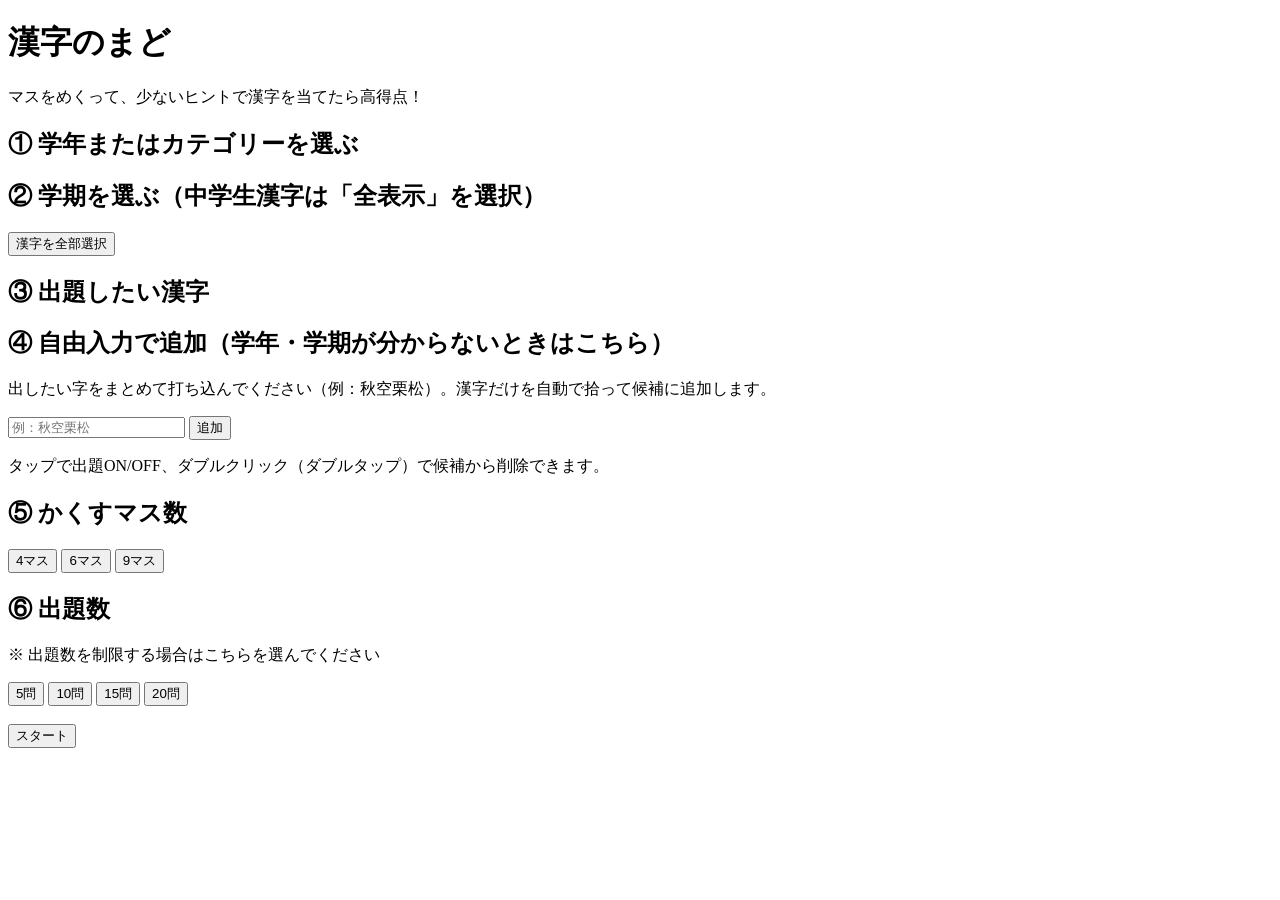
==== index.html @ 421a15da "Add files via upload" ====
<!DOCTYPE html>
<html lang="ja">
<head>
  <meta charset="UTF-8">
  <title>漢字のまど</title>
  <link rel="stylesheet" href="css/style.css">
</head>
<body>
  <div class="container">
    <h1>漢字のまど</h1>
    <p>マスをめくって、少ないヒントで漢字を当てたら高得点！</p>

    <h2>① 学年またはカテゴリーを選ぶ</h2>
    <div id="gradeButtons" class="button-group"></div>

    <h2>② 学期を選ぶ（中学生漢字は「全表示」を選択）</h2>
    <div id="termButtons" class="button-group"></div>

    <button id="selectAllKanjiBtn">漢字を全部選択</button>

    <h2>③ 出題したい漢字</h2>
    <div id="kanjiList" class="kanji-list"></div>

    <h2>④ 自由入力で追加（学年・学期が分からないときはこちら）</h2>
    <p class="free-input-note">出したい字をまとめて打ち込んでください（例：秋空栗松）。漢字だけを自動で拾って候補に追加します。</p>
    <div class="free-input-area">
      <input type="text" id="freeInputField" placeholder="例：秋空栗松">
      <button id="addFreeBtn">追加</button>
    </div>
    <p class="free-input-hint">タップで出題ON/OFF、ダブルクリック（ダブルタップ）で候補から削除できます。</p>
    <div id="freeKanjiList" class="kanji-list"></div>

    <h2>⑤ かくすマス数</h2>
    <div class="button-group">
      <button class="gridBtn" data-grid="4">4マス</button>
      <button class="gridBtn" data-grid="6">6マス</button>
      <button class="gridBtn" data-grid="9">9マス</button>
    </div>

    <h2>⑥ 出題数</h2>
    <p>※ 出題数を制限する場合はこちらを選んでください</p>
    <div class="button-group">
      <button class="countBtn" data-count="5">5問</button>
      <button class="countBtn" data-count="10">10問</button>
      <button class="countBtn" data-count="15">15問</button>
      <button class="countBtn" data-count="20">20問</button>
    </div>

    <br>
    <button id="startBtn">スタート</button>
  </div>

  <script src="js/kanjiData.js"></script>
  <script src="js/home.js"></script>
</body>
</html>
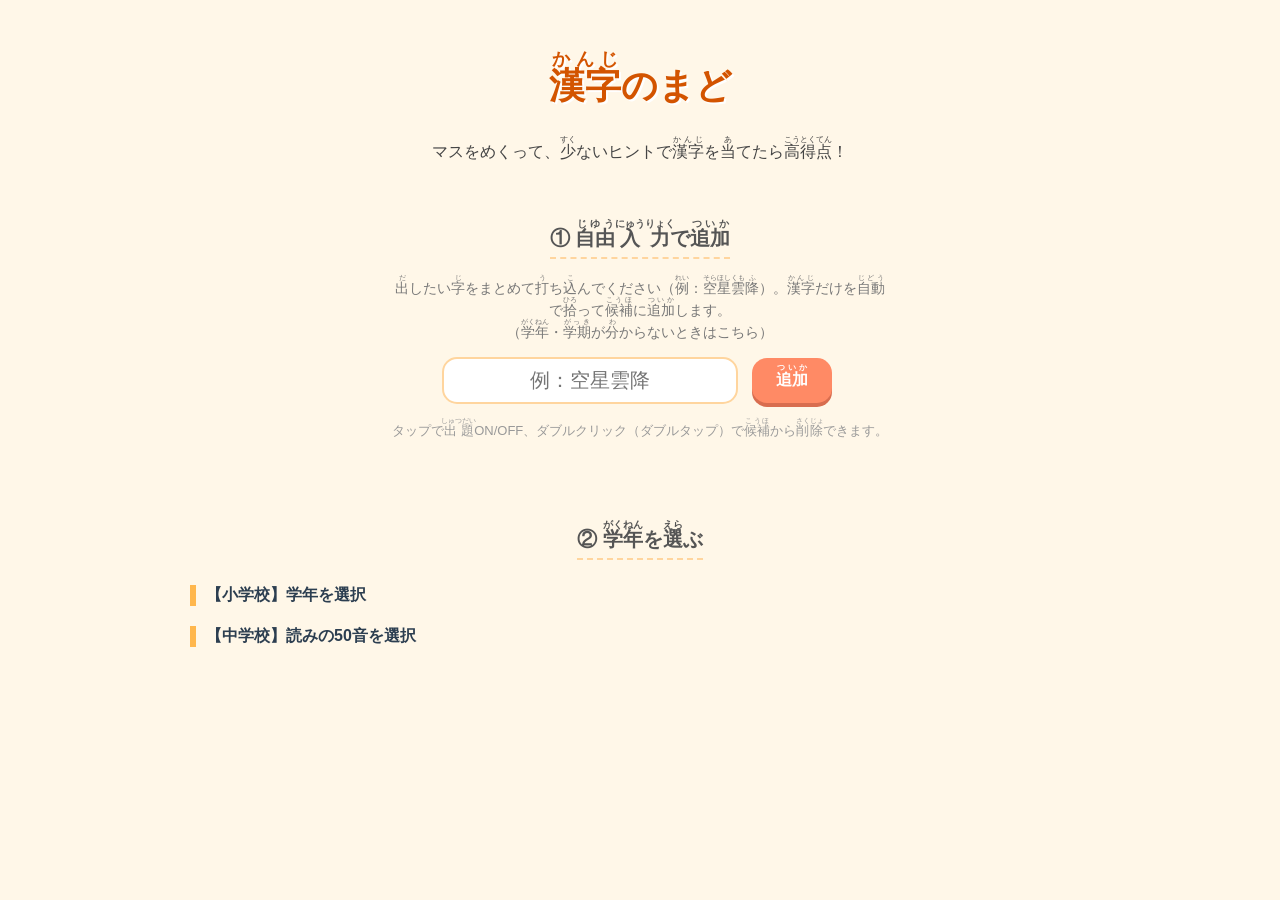
==== commit bcf48dc5: "Add files via upload" ====
--- a/index.html
+++ b/index.html
@@ -2,55 +2,85 @@
 <html lang="ja">
 <head>
   <meta charset="UTF-8">
+  <meta name="viewport" content="width=device-width, initial-scale=1">
   <title>漢字のまど</title>
   <link rel="stylesheet" href="css/style.css">
 </head>
 <body>
   <div class="container">
-    <h1>漢字のまど</h1>
-    <p>マスをめくって、少ないヒントで漢字を当てたら高得点！</p>
+    <h1><ruby>漢字<rt>かんじ</rt></ruby>のまど</h1>
+    <p>マスをめくって、<ruby>少<rt>すく</rt></ruby>ないヒントで<ruby>漢字<rt>かんじ</rt></ruby>を<ruby>当<rt>あ</rt></ruby>てたら<ruby>高得点<rt>こうとくてん</rt></ruby>！</p>
 
-    <h2>① 学年またはカテゴリーを選ぶ</h2>
-    <div id="gradeButtons" class="button-group"></div>
+    <!-- ① 自由入力（最初から表示） -->
+    <section class="step" id="stepFree">
+      <h2>① <ruby>自由<rt>じゆう</rt></ruby><ruby>入力<rt>にゅうりょく</rt></ruby>で<ruby>追加<rt>ついか</rt></ruby></h2>
+      <p class="free-input-note">
+        <ruby>出<rt>だ</rt></ruby>したい<ruby>字<rt>じ</rt></ruby>をまとめて<ruby>打<rt>う</rt></ruby>ち<ruby>込<rt>こ</rt></ruby>んでください（<ruby>例<rt>れい</rt></ruby>：<ruby>空<rt>そら</rt></ruby><ruby>星<rt>ほし</rt></ruby><ruby>雲<rt>くも</rt></ruby><ruby>降<rt>ふ</rt></ruby>）。<ruby>漢字<rt>かんじ</rt></ruby>だけを<ruby>自動<rt>じどう</rt></ruby>で<ruby>拾<rt>ひろ</rt></ruby>って<ruby>候補<rt>こうほ</rt></ruby>に<ruby>追加<rt>ついか</rt></ruby>します。<br>
+        （<ruby>学年<rt>がくねん</rt></ruby>・<ruby>学期<rt>がっき</rt></ruby>が<ruby>分<rt>わ</rt></ruby>からないときはこちら）
+      </p>
+      <div class="free-input-area">
+        <input type="text" id="freeInputField" placeholder="例：空星雲降">
+        <button id="addFreeBtn"><ruby>追加<rt>ついか</rt></ruby></button>
+      </div>
+      <p class="home-message" id="freeMessage" hidden></p>
+      <p class="free-input-hint">タップで<ruby>出題<rt>しゅつだい</rt></ruby>ON/OFF、ダブルクリック（ダブルタップ）で<ruby>候補<rt>こうほ</rt></ruby>から<ruby>削除<rt>さくじょ</rt></ruby>できます。</p>
+      <div id="freeKanjiList" class="kanji-list"></div>
+    </section>
 
-    <h2>② 学期を選ぶ（中学生漢字は「全表示」を選択）</h2>
-    <div id="termButtons" class="button-group"></div>
+    <!-- ② 学年を選ぶ（最初から表示） -->
+    <section class="step" id="stepGrade">
+      <h2>② <ruby>学年<rt>がくねん</rt></ruby>を<ruby>選<rt>えら</rt></ruby>ぶ</h2>
+      <div id="gradeButtons" class="button-group"></div>
+    </section>
 
-    <button id="selectAllKanjiBtn">漢字を全部選択</button>
+    <!-- ③ 学期を選ぶ（1〜6年を選んだら表示） -->
+    <section class="step" id="stepTerm" hidden>
+      <h2>③ <ruby>学期<rt>がっき</rt></ruby>を<ruby>選<rt>えら</rt></ruby>ぶ</h2>
+      <div id="termButtons" class="button-group"></div>
+    </section>
 
-    <h2>③ 出題したい漢字</h2>
-    <div id="kanjiList" class="kanji-list"></div>
+    <!-- ③ 読み方を選ぶ（中学生を選んだら表示） -->
+    <section class="step" id="stepJunior" hidden>
+      <h2>③ <ruby>読<rt>よ</rt></ruby>み<ruby>方<rt>かた</rt></ruby>を<ruby>選<rt>えら</rt></ruby>ぶ</h2>
+      <div id="juniorButtons" class="button-group"></div>
+    </section>
 
-    <h2>④ 自由入力で追加（学年・学期が分からないときはこちら）</h2>
-    <p class="free-input-note">出したい字をまとめて打ち込んでください（例：秋空栗松）。漢字だけを自動で拾って候補に追加します。</p>
-    <div class="free-input-area">
-      <input type="text" id="freeInputField" placeholder="例：秋空栗松">
-      <button id="addFreeBtn">追加</button>
-    </div>
-    <p class="free-input-hint">タップで出題ON/OFF、ダブルクリック（ダブルタップ）で候補から削除できます。</p>
-    <div id="freeKanjiList" class="kanji-list"></div>
+    <!-- ④ 出題したい漢字（学期・読み方を選んだら表示） -->
+    <section class="step" id="stepKanji" hidden>
+      <h2>④ <ruby>出題<rt>しゅつだい</rt></ruby>したい<ruby>漢字<rt>かんじ</rt></ruby></h2>
+      <div>
+        <button id="selectAllKanjiBtn"><ruby>漢字<rt>かんじ</rt></ruby>を<ruby>全部<rt>ぜんぶ</rt></ruby><ruby>選択<rt>せんたく</rt></ruby></button>
+      </div>
+      <div id="kanjiList" class="kanji-list"></div>
+    </section>
 
-    <h2>⑤ かくすマス数</h2>
-    <div class="button-group">
-      <button class="gridBtn" data-grid="4">4マス</button>
-      <button class="gridBtn" data-grid="6">6マス</button>
-      <button class="gridBtn" data-grid="9">9マス</button>
-    </div>
+    <!-- ⑤ かくすマス数（漢字を1つ以上選んだら表示） -->
+    <section class="step" id="stepGrid" hidden>
+      <h2>⑤ かくすマス<ruby>数<rt>すう</rt></ruby></h2>
+      <div class="button-group">
+        <button class="gridBtn" data-grid="4">4マス</button>
+        <button class="gridBtn" data-grid="6">6マス</button>
+        <button class="gridBtn" data-grid="9">9マス</button>
+      </div>
+    </section>
 
-    <h2>⑥ 出題数</h2>
-    <p>※ 出題数を制限する場合はこちらを選んでください</p>
-    <div class="button-group">
-      <button class="countBtn" data-count="5">5問</button>
-      <button class="countBtn" data-count="10">10問</button>
-      <button class="countBtn" data-count="15">15問</button>
-      <button class="countBtn" data-count="20">20問</button>
-    </div>
-
-    <br>
-    <button id="startBtn">スタート</button>
+    <!-- ⑥ 出題数＋スタート（マス数を選んだら表示） -->
+    <section class="step" id="stepCount" hidden>
+      <h2>⑥ <ruby>出題数<rt>しゅつだいすう</rt></ruby></h2>
+      <p>※ <ruby>出題数<rt>しゅつだいすう</rt></ruby>を<ruby>制限<rt>せいげん</rt></ruby>する<ruby>場合<rt>ばあい</rt></ruby>はこちらを<ruby>選<rt>えら</rt></ruby>んでください</p>
+      <div class="button-group">
+        <button class="countBtn" data-count="5">5<ruby>問<rt>もん</rt></ruby></button>
+        <button class="countBtn" data-count="10">10<ruby>問<rt>もん</rt></ruby></button>
+        <button class="countBtn" data-count="15">15<ruby>問<rt>もん</rt></ruby></button>
+        <button class="countBtn" data-count="20">20<ruby>問<rt>もん</rt></ruby></button>
+      </div>
+      <br>
+      <button id="startBtn">スタート</button>
+      <p class="home-message" id="startMessage" hidden></p>
+    </section>
   </div>
 
-  <script src="js/kanjiData.js"></script>
+  <script src="js/data.js"></script>
   <script src="js/home.js"></script>
 </body>
 </html>
--- a/css/style.css
+++ b/css/style.css
@@ -0,0 +1,254 @@
+@import url('https://fonts.googleapis.com/css2?family=Zen+Kaku+Gothic+New:wght@400;700&family=Noto+Sans+JP:wght@400;700&display=swap');
+
+/* 全体の基本設定 (変更なし) */
+body {
+    font-family: "UD デジタル 教科書体 N-B", "UD Digi Kyokasho N-B", "Noto Sans JP", sans-serif;
+    background: #FFF7E8;
+    color: #444;
+    text-align: center;
+    margin: 0;
+    padding-bottom: 50px;
+    user-select: none;
+}
+
+/* レイアウト (変更なし) */
+.container, .play-container {
+    max-width: 900px;
+    margin: auto;
+    padding: 20px;
+}
+
+h1 {
+    margin-top: 30px;
+    color: #d35400;
+    font-size: 36px;
+    text-shadow: 2px 2px 0px #fff;
+}
+
+h2 {
+    font-size: 20px;
+    margin-top: 40px;
+    margin-bottom: 15px;
+    color: #555;
+    border-bottom: 2px dashed #FFD59E;
+    display: inline-block;
+    padding-bottom: 5px;
+}
+
+/* ボタンの共通デザイン (変更なし) */
+button {
+    padding: 12px 24px;
+    margin: 6px;
+    border: none;
+    border-radius: 15px;
+    background: #FFD59E;
+    font-size: 16px;
+    font-weight: bold;
+    color: #555;
+    cursor: pointer;
+    box-shadow: 0 4px 0 #e6b87d;
+    transition: 0.1s;
+    font-family: inherit;
+}
+
+button:hover { background: #ffe0b5; }
+button:active { transform: translateY(2px); box-shadow: 0 2px 0 #e6b87d; }
+button.active { background: #FFB74D; box-shadow: 0 4px 0 #d99a3d; color: white; }
+
+#startBtn {
+    background: #FF8A65;
+    color: white;
+    font-size: 24px;
+    padding: 15px 60px;
+    box-shadow: 0 6px 0 #d86d4f;
+    margin-top: 40px;
+}
+#startBtn:active { box-shadow: 0 2px 0 #d86d4f; }
+
+/* 小学校・中学校の区切りラベル (変更なし) */
+#gradeButtons p {
+    text-align: left;
+    max-width: 800px;
+    margin: 20px auto 10px;
+    padding-left: 10px;
+    border-left: 6px solid #FFB74D;
+    font-weight: bold;
+    color: #555;
+}
+
+/* 漢字リスト（タイル表示） (変更なし) */
+.kanji-list {
+    display: flex;
+    flex-wrap: wrap;
+    justify-content: center;
+    gap: 10px;
+    max-width: 850px;
+    margin: 20px auto;
+}
+.kanji-list span {
+    font-size: 28px;
+    width: 56px;
+    height: 56px;
+    background: white;
+    border: 2px solid #FFD59E;
+    border-radius: 12px;
+    box-shadow: 0 4px 0 #FFD59E;
+    display: inline-flex;
+    align-items: center;
+    justify-content: center;
+    cursor: pointer;
+    transition: 0.1s;
+}
+.kanji-list span:hover { background: #fffdfa; }
+.kanji-list span.selected {
+    background: #FFB74D;
+    color: white;
+    box-shadow: 0 4px 0 #d99a3d;
+    border-color: #FFB74D;
+    transform: translateY(-2px);
+}
+
+/* 自由入力エリア */
+.free-input-note {
+    font-size: 14px;
+    color: #777;
+    margin: 0 auto 10px;
+    max-width: 500px;
+}
+.free-input-area {
+    display: flex;
+    justify-content: center;
+    align-items: center;
+    gap: 8px;
+    margin-bottom: 8px;
+}
+#freeInputField {
+    font-family: inherit;
+    font-size: 20px;
+    padding: 10px 16px;
+    border: 2px solid #FFD59E;
+    border-radius: 15px;
+    width: 260px;
+    max-width: 60vw;
+    text-align: center;
+    color: #444;
+}
+#freeInputField:focus {
+    outline: none;
+    border-color: #FF8A65;
+}
+#addFreeBtn {
+    background: #FF8A65;
+    color: white;
+    box-shadow: 0 4px 0 #d86d4f;
+}
+#addFreeBtn:active { box-shadow: 0 2px 0 #d86d4f; }
+.free-input-hint {
+    font-size: 13px;
+    color: #999;
+    margin-top: 0;
+}
+
+/* =========================================
+   プレイ画面の漢字エリア (★ここを修正)
+   ========================================= */
+.kanji-area {
+    position: relative;
+    margin: 30px auto;
+    width: 420px;
+    height: 420px;
+    background: #fff;
+    border-radius: 25px; /* 外枠の丸みは維持 */
+    box-shadow: 0 0 0 10px #FFD59E;
+    overflow: hidden; /* はみ出した漢字を隠す */
+}
+
+.kanji-char {
+    position: absolute;
+    width: 100%;
+    height: 100%;
+    display: flex;
+    align-items: center;
+    justify-content: center;
+    /* ★漢字サイズを大幅アップ (280px -> 360px) */
+    font-size: 360px;
+    font-weight: bold;
+    color: #333;
+    z-index: 1;
+    line-height: 1; /* 行間を詰めて中央寄せを安定させる */
+}
+
+.cover-grid {
+    position: absolute;
+    top: 0;
+    left: 0;
+    width: 100%;
+    height: 100%;
+    display: grid;
+    /* ★隙間(gap)と余白(padding)を0にして完全に密着させる */
+    gap: 0;
+    padding: 0;
+    box-sizing: border-box;
+    z-index: 10;
+}
+
+.cover {
+    background: #FFD59E;
+    /* ★丸みなし */
+    border-radius: 0;
+    /* ★濃いオレンジ色で縁取りを追加 */
+    border: 1px solid #d99a3d; 
+    /* ボーダーを含めてサイズ計算するように設定（隙間防止） */
+    box-sizing: border-box;
+    
+    cursor: pointer;
+    transition: transform 0.2s, opacity 0.3s;
+    
+    /* 隣り合うボーダーが重なって太く見えないように調整 */
+    margin: -0.5px; 
+}
+
+.cover:hover {
+    /* ホバー時に少しだけ色を変えて「押せる」ことを分かりやすく */
+    background: #ffbc6e;
+}
+.cover.hidden {
+    opacity: 0;
+    pointer-events: none;
+    /* 消える時のアニメーションは少しリッチに */
+    transform: scale(1.1); 
+}
+
+/* 得点表示エリア (変更なし) */
+.score-area {
+    margin: 20px 0;
+    padding: 15px;
+    background: #FFF3D8;
+    border: 3px dashed #FFD59E;
+    border-radius: 20px;
+    display: inline-block;
+    min-width: 300px;
+}
+#scoreDisplay {
+    font-size: 20px;
+    color: #d35400;
+    font-weight: bold;
+    height: 30px;
+}
+#totalScoreDisplay {
+    font-size: 24px;
+    margin-top: 5px;
+}
+
+/* 判定ボタン (変更なし) */
+.judge-area {
+    margin-top: 15px;
+    animation: fadeIn 0.3s;
+}
+#correctBtn { background: #4CAF50; color: white; box-shadow: 0 4px 0 #388E3C; }
+#wrongBtn { background: #F44336; color: white; box-shadow: 0 4px 0 #D32F2F; }
+
+@keyframes fadeIn {
+    from { opacity: 0; transform: translateY(10px); }
+    to { opacity: 1; transform: translateY(0); }
+}
